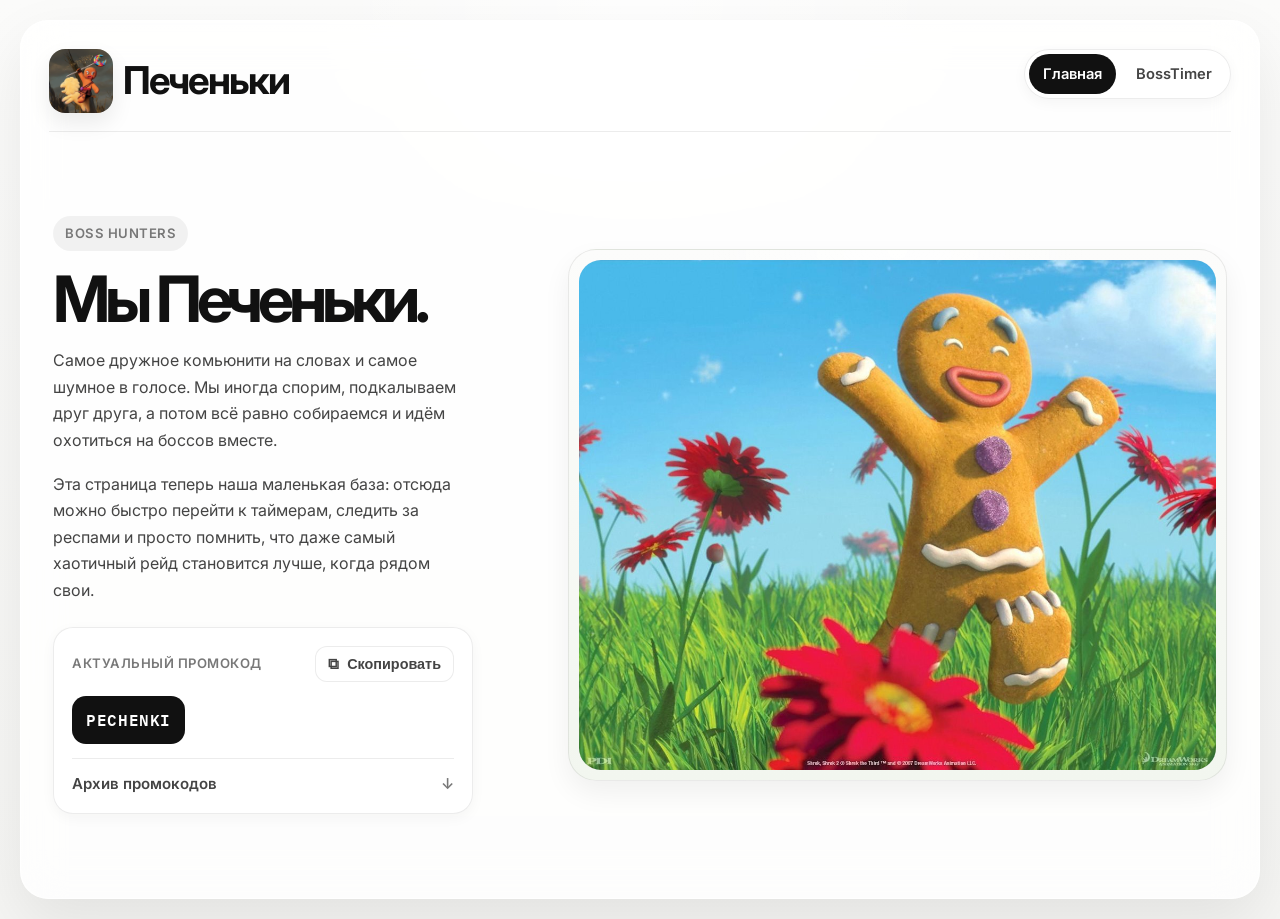
==== templates/home.html @ b73dffbe "Add home page and refresh boss timer UI" ====
<!DOCTYPE html>
<html lang="ru">
<head>
    <meta charset="UTF-8">
    <meta name="viewport" content="width=device-width, initial-scale=1.0">
    <title>Печеньки</title>
    <link rel="stylesheet" href="/static/style.css">
    <link href="https://fonts.googleapis.com/css2?family=IBM+Plex+Mono:wght@400;500;600&family=Inter:wght@400;500;600;700&display=swap" rel="stylesheet">
</head>
<body class="home-page">
    <div class="container">
        <header class="site-header">
            <div class="hero-copy">
                <h1>
                    <span class="brand-logo" aria-hidden="true">
                        <img src="/static/cookie-rider-logo-crop.jpg" alt="Печенька на печеньке-льве">
                    </span>
                    Печеньки
                </h1>
            </div>
            <nav class="top-nav" aria-label="Основное меню">
                <a class="nav-link active" href="/">Главная</a>
                <a class="nav-link" href="/boss-timer">BossTimer</a>
            </nav>
        </header>

        <main class="home-hero">
            <section class="home-hero-card">
                <div class="home-copy">
                    <span class="home-eyebrow">Boss Hunters</span>
                    <h2>Мы Печеньки.</h2>
                    <p>Самое дружное комьюнити на словах и самое шумное в голосе. Мы иногда спорим, подкалываем друг друга, а потом всё равно собираемся и идём охотиться на боссов вместе.</p>
                    <p>Эта страница теперь наша маленькая база: отсюда можно быстро перейти к таймерам, следить за респами и просто помнить, что даже самый хаотичный рейд становится лучше, когда рядом свои.</p>

                    <section class="promo-card" aria-label="Промокоды">
                        <div class="promo-head">
                            <span class="promo-label">Актуальный промокод</span>
                            <button class="promo-copy-btn" type="button" data-code="PECHENKI" onclick="copyPromoCode(this)">
                                <span class="promo-copy-icon">⧉</span>
                                <span class="promo-copy-text">Скопировать</span>
                            </button>
                        </div>

                        <div class="promo-current">
                            <code id="current-promo-code">PECHENKI</code>
                        </div>

                        <details class="promo-archive">
                            <summary>Архив промокодов</summary>
                            <div class="promo-archive-list">
                                <div class="promo-archive-item">
                                    <code>COOKIEBOSS</code>
                                    <span>Февраль 2026</span>
                                </div>
                                <div class="promo-archive-item">
                                    <code>GINGERGG</code>
                                    <span>Январь 2026</span>
                                </div>
                                <div class="promo-archive-item">
                                    <code>RAIDCOOKIE</code>
                                    <span>Декабрь 2025</span>
                                </div>
                            </div>
                        </details>
                    </section>
                </div>

                <div class="cookie-scene" aria-hidden="true">
                    <img src="/static/cookies-home-hero.jpg" alt="Весёлая печенька на цветочном поле">
                </div>
            </section>
        </main>
    </div>

    <script>
        async function copyPromoCode(button) {
            const code = button.dataset.code;
            const label = button.querySelector('.promo-copy-text');
            try {
                await navigator.clipboard.writeText(code);
                label.textContent = 'Скопировано';
                setTimeout(() => {
                    label.textContent = 'Скопировать';
                }, 1600);
            } catch (error) {
                label.textContent = 'Не удалось';
                setTimeout(() => {
                    label.textContent = 'Скопировать';
                }, 1600);
            }
        }
    </script>
</body>
</html>
---- static/style.css ----
:root {
    --bg: #f5f5f3;
    --surface: rgba(255, 255, 255, 0.82);
    --surface-strong: #ffffff;
    --surface-soft: #f7f7f5;
    --card: #ffffff;
    --card-muted: #fafaf8;
    --line: rgba(17, 17, 17, 0.08);
    --line-strong: rgba(17, 17, 17, 0.14);
    --text: #111111;
    --text-soft: #444444;
    --text-muted: #787878;
    --brand: #0f766e;
    --brand-soft: #edf8f6;
    --danger: #c2412d;
    --danger-soft: #fff1ee;
    --warning: #a16207;
    --warning-soft: #fff7e7;
    --success: #166534;
    --success-soft: #eef9f0;
    --shadow-lg: 0 24px 60px rgba(17, 17, 17, 0.08);
    --shadow-md: 0 12px 28px rgba(17, 17, 17, 0.06);
    --shadow-sm: 0 4px 14px rgba(17, 17, 17, 0.04);
}

* {
    margin: 0;
    padding: 0;
    box-sizing: border-box;
}

body {
    min-height: 100vh;
    padding: 20px;
    color: var(--text);
    font-family: 'Inter', 'SF Pro Display', -apple-system, BlinkMacSystemFont, sans-serif;
    line-height: 1.5;
    background:
        radial-gradient(circle at top, rgba(255, 255, 255, 0.85), transparent 28%),
        linear-gradient(180deg, #fbfbfa 0%, #f5f5f3 100%);
}

.container {
    max-width: 1240px;
    margin: 0 auto;
    padding: 28px;
    border: 1px solid rgba(255, 255, 255, 0.7);
    border-radius: 28px;
    background: var(--surface);
    backdrop-filter: blur(20px);
    box-shadow: var(--shadow-lg);
}

header {
    display: flex;
    align-items: flex-start;
    justify-content: space-between;
    gap: 16px;
    padding-bottom: 18px;
    margin-bottom: 18px;
    border-bottom: 1px solid var(--line);
}

h1 {
    display: flex;
    align-items: center;
    gap: 10px;
    margin-bottom: 0;
    color: var(--text);
    font-size: clamp(2rem, 3vw, 2.8rem);
    font-weight: 700;
    letter-spacing: -0.05em;
}

.brand-logo {
    display: inline-flex;
    align-items: center;
    justify-content: center;
    width: 64px;
    height: 64px;
    flex: 0 0 64px;
    border-radius: 16px;
    background: #ffffff;
    box-shadow: 0 10px 22px rgba(17, 17, 17, 0.08);
    overflow: hidden;
}

.brand-logo svg {
    width: 42px;
    height: 42px;
    display: block;
}

.brand-logo img {
    width: 100%;
    height: 100%;
    display: block;
    object-fit: cover;
    object-position: center;
    transform: scale(1);
}

.server-time {
    display: inline-flex;
    align-items: center;
    gap: 8px;
    padding: 10px 14px;
    border: 1px solid var(--line);
    border-radius: 999px;
    background: rgba(255, 255, 255, 0.88);
    color: var(--text-soft);
    font-size: 0.93rem;
    font-weight: 500;
    box-shadow: var(--shadow-sm);
    align-self: center;
}

#server-time {
    color: var(--text);
    font-family: 'SF Mono', 'IBM Plex Mono', monospace;
    font-weight: 600;
}

.top-nav {
    display: inline-flex;
    align-items: center;
    gap: 6px;
    padding: 4px;
    border: 1px solid var(--line);
    border-radius: 999px;
    background: rgba(255, 255, 255, 0.72);
    box-shadow: var(--shadow-sm);
    margin-left: auto;
    align-self: flex-start;
}

.nav-link {
    display: inline-flex;
    align-items: center;
    justify-content: center;
    padding: 9px 14px;
    border-radius: 999px;
    color: var(--text-soft);
    text-decoration: none;
    font-size: 0.92rem;
    font-weight: 600;
    transition: background 0.18s ease, color 0.18s ease;
}

.nav-link:hover {
    background: rgba(17, 17, 17, 0.05);
    color: var(--text);
}

.nav-link.active {
    background: #111111;
    color: #ffffff;
}

main {
    display: grid;
    gap: 18px;
}

.compact-timers {
    display: grid;
    grid-template-columns: repeat(2, minmax(240px, 1fr));
    gap: 12px;
}

.compact-timer {
    display: flex;
    align-items: center;
    gap: 12px;
    padding: 15px 16px;
    border: 1px solid var(--line);
    border-radius: 18px;
    background: rgba(255, 255, 255, 0.88);
    box-shadow: var(--shadow-sm);
}

.compact-timer .timer-label {
    min-width: 70px;
    color: var(--text-muted);
    font-size: 0.82rem;
    font-weight: 600;
    text-transform: uppercase;
    letter-spacing: 0.05em;
}

.timer-value {
    flex: 1;
    color: var(--text);
    font-size: 1.35rem;
    font-weight: 600;
    letter-spacing: -0.04em;
    font-family: 'SF Mono', 'IBM Plex Mono', monospace;
}

.play-btn {
    width: 36px;
    height: 36px;
    min-width: 36px;
    flex: 0 0 36px;
    margin-right: 0;
    padding: 0;
    border: 1px solid var(--line);
    border-radius: 12px;
    background: #ffffff;
    color: var(--text);
    font-size: 0.95rem;
    line-height: 1;
    display: inline-flex;
    align-items: center;
    justify-content: center;
    box-shadow: none;
}

.play-btn:hover {
    background: var(--surface-soft);
    transform: translateY(-1px);
}

.boss-search-container {
    position: relative;
    flex: 1;
    max-width: 560px;
    margin: 0;
}

.toolbar-row {
    display: flex;
    align-items: center;
    justify-content: space-between;
    gap: 12px;
    margin: 10px 0 12px;
}

.toolbar-time {
    flex-shrink: 0;
}

.boss-search-input {
    width: 100%;
    padding: 14px 44px 14px 16px;
    border: 1px solid var(--line);
    border-radius: 16px;
    background: rgba(255, 255, 255, 0.92);
    color: var(--text);
    font-size: 0.98rem;
    box-shadow: var(--shadow-sm);
    transition: border-color 0.2s ease, box-shadow 0.2s ease;
}

.boss-search-input::placeholder {
    color: #8d8d8d;
}

.boss-search-input:focus {
    outline: none;
    border-color: rgba(17, 17, 17, 0.18);
    box-shadow: 0 0 0 4px rgba(17, 17, 17, 0.04);
}

.search-clear-btn {
    position: absolute;
    top: 50%;
    right: 12px;
    transform: translateY(-50%);
    width: 28px;
    height: 28px;
    padding: 0;
    border: none;
    border-radius: 50%;
    background: transparent;
    color: var(--text-muted);
    font-size: 1rem;
}

.search-clear-btn:hover {
    background: rgba(17, 17, 17, 0.05);
    color: var(--text);
}

.bosses-grid {
    display: flex;
    flex-direction: column;
    gap: 12px;
}

.boss-card {
    position: relative;
    padding: 16px 18px;
    border: 1px solid var(--line);
    border-radius: 20px;
    background: var(--card);
    box-shadow: var(--shadow-sm);
    transition: transform 0.18s ease, box-shadow 0.18s ease, border-color 0.18s ease;
    animation: fadeIn 0.28s ease-out;
}

.boss-card:hover {
    transform: translateY(-1px);
    box-shadow: var(--shadow-md);
    border-color: var(--line-strong);
}

.first-row {
    display: grid;
    grid-template-columns: minmax(180px, 1.3fr) minmax(130px, 0.9fr) minmax(145px, 1fr) minmax(150px, 1fr) auto auto;
    align-items: center;
    gap: 14px;
}

.boss-header {
    display: flex;
    align-items: center;
    gap: 12px;
    min-width: 0;
}

.boss-icon {
    width: 10px;
    height: 42px;
    border-radius: 999px;
    background: #d6d6d1;
}

.boss-title h2 {
    color: var(--text);
    font-size: 1.08rem;
    font-weight: 650;
    letter-spacing: -0.03em;
}

.respawn-range {
    margin-top: 4px;
    color: var(--text-muted);
    font-size: 0.83rem;
    font-weight: 500;
}

.boss-status .status {
    display: inline-flex;
    align-items: center;
    justify-content: center;
    width: 100%;
    padding: 9px 12px;
    border: 1px solid transparent;
    border-radius: 12px;
    font-size: 0.82rem;
    font-weight: 700;
    letter-spacing: 0.01em;
}

.timer-section {
    padding: 12px 14px;
    border: 1px solid var(--line);
    border-radius: 16px;
    background: var(--card-muted);
}

.timer {
    color: var(--text);
    font-size: 1.28rem;
    font-weight: 600;
    text-align: center;
    font-family: 'SF Mono', 'IBM Plex Mono', monospace;
    letter-spacing: -0.04em;
}

.timer-section .timer-label,
.timer-label {
    margin-top: 4px;
    color: var(--text-muted);
    font-size: 0.74rem;
    text-align: center;
    font-weight: 500;
}

.boss-kill-info {
    display: grid;
    gap: 6px;
}

.info-row {
    display: flex;
    align-items: center;
    gap: 6px;
    color: var(--text-soft);
    font-size: 0.86rem;
}

.info-row .label {
    color: var(--text-muted);
    font-weight: 600;
}

.info-row .value {
    color: var(--text);
    font-weight: 500;
}

.kill-time {
    display: inline-flex;
    align-items: center;
    min-height: 28px;
    padding: 3px 8px;
    border-radius: 10px;
    background: var(--brand-soft);
    color: var(--brand);
    font-weight: 600;
    cursor: pointer;
}

.kill-time:hover {
    filter: brightness(0.98);
}

.boss-history-trigger {
    display: inline-flex;
    align-items: center;
    gap: 8px;
    padding: 10px 12px;
    border: 1px solid var(--line);
    border-radius: 14px;
    background: #ffffff;
    color: var(--text-soft);
    cursor: pointer;
}

.boss-history-trigger:hover {
    background: var(--surface-soft);
}

.history-text {
    font-size: 0.86rem;
    font-weight: 600;
}

.toggle-icon {
    color: var(--text-muted);
    font-size: 0.8rem;
    transition: transform 0.25s ease;
}

.boss-history-trigger.expanded .toggle-icon,
.history-expanded #global-history-toggle {
    transform: rotate(180deg);
}

.boss-actions {
    display: flex;
    align-items: center;
    gap: 8px;
}

button {
    display: inline-flex;
    align-items: center;
    gap: 8px;
    padding: 11px 16px;
    border: 1px solid transparent;
    border-radius: 14px;
    font-size: 0.94rem;
    font-weight: 600;
    cursor: pointer;
    transition: 0.18s ease;
}

.kill-btn {
    justify-content: center;
    min-width: 146px;
    color: #ffffff;
    background: #171717;
}

.kill-btn:hover:not(:disabled) {
    background: #262626;
}

.undo-icon-btn {
    width: 42px;
    min-width: 42px;
    height: 42px;
    padding: 0;
    justify-content: center;
    border-color: var(--line);
    background: #ffffff;
    color: var(--text);
}

.undo-icon-btn:hover:not(:disabled) {
    background: var(--surface-soft);
}

.kill-btn:disabled,
.undo-icon-btn:disabled {
    background: #e8e8e4;
    color: #9a9a94;
    border-color: transparent;
    cursor: not-allowed;
}

.undo-icon-btn svg path {
    stroke: currentColor;
}

.history-list-small {
    display: grid;
    gap: 8px;
    margin-top: 12px;
}

.history-item-small {
    display: flex;
    justify-content: space-between;
    padding: 10px 12px;
    border: 1px solid var(--line);
    border-radius: 14px;
    background: var(--card-muted);
    font-size: 0.86rem;
}

.kill-action {
    background: #fcfcfb;
}

.edit-action {
    background: #fbfaf7;
}

.action-type {
    color: var(--text);
    font-weight: 600;
}

.action-time {
    color: var(--text-muted);
    font-family: 'SF Mono', 'IBM Plex Mono', monospace;
}

.history {
    padding: 18px;
    border: 1px solid var(--line);
    border-radius: 22px;
    background: rgba(255, 255, 255, 0.72);
    box-shadow: var(--shadow-sm);
}

.history-header {
    display: flex;
    align-items: center;
    justify-content: space-between;
    padding: 2px 2px 8px;
    cursor: pointer;
}

.history-header h3 {
    display: flex;
    align-items: center;
    gap: 10px;
    color: var(--text);
    font-size: 1rem;
    font-weight: 650;
    letter-spacing: -0.02em;
}

#global-history-toggle {
    color: var(--text-muted);
    transition: transform 0.25s ease;
}

.history-list {
    display: grid;
    gap: 10px;
    padding-top: 8px;
}

.history-item {
    display: flex;
    align-items: center;
    justify-content: space-between;
    gap: 12px;
    padding: 12px;
    border: 1px solid var(--line);
    border-radius: 16px;
    background: rgba(255, 255, 255, 0.85);
}

.history-boss {
    display: flex;
    align-items: center;
    gap: 10px;
    min-width: 0;
}

.history-icon {
    display: inline-flex;
    align-items: center;
    justify-content: center;
    width: 34px;
    height: 34px;
    border-radius: 12px;
    background: var(--surface-soft);
    font-size: 0.95rem;
}

.history-action {
    color: var(--text);
    font-weight: 500;
}

.history-time {
    color: var(--text-muted);
    font-size: 0.86rem;
    font-family: 'SF Mono', 'IBM Plex Mono', monospace;
}

.admin-controls {
    display: flex;
    justify-content: center;
    gap: 10px;
    padding: 14px;
    border: 1px dashed rgba(17, 17, 17, 0.12);
    border-radius: 18px;
    background: rgba(255, 255, 255, 0.44);
}

.clear-history-btn,
.reset-btn {
    background: #ffffff;
    color: var(--text-soft);
    border-color: var(--line);
}

.clear-history-btn:hover,
.reset-btn:hover {
    background: var(--surface-soft);
    color: var(--text);
}

.loading,
.no-history,
.loading-history {
    padding: 18px;
    color: var(--text-muted);
    text-align: center;
}

.loading {
    font-size: 1rem;
}

.home-page .container {
    min-height: calc(100vh - 40px);
}

.home-hero {
    min-height: calc(100vh - 180px);
}

.home-hero-card {
    display: grid;
    grid-template-columns: minmax(260px, 0.85fr) minmax(360px, 1.15fr);
    gap: 28px;
    align-items: center;
    padding: 18px 4px 8px;
}

.home-copy {
    max-width: 420px;
}

.home-eyebrow {
    display: inline-flex;
    padding: 8px 12px;
    border-radius: 999px;
    background: rgba(17, 17, 17, 0.05);
    color: var(--text-muted);
    font-size: 0.82rem;
    font-weight: 600;
    letter-spacing: 0.04em;
    text-transform: uppercase;
}

.home-copy h2 {
    margin-top: 18px;
    color: var(--text);
    font-size: clamp(2.2rem, 5vw, 4.6rem);
    line-height: 0.94;
    letter-spacing: -0.08em;
    font-weight: 700;
}

.home-copy p {
    margin-top: 18px;
    color: var(--text-soft);
    font-size: 1rem;
    line-height: 1.65;
}

.promo-card {
    margin-top: 24px;
    padding: 18px;
    border: 1px solid var(--line);
    border-radius: 20px;
    background: rgba(255, 255, 255, 0.74);
    box-shadow: var(--shadow-sm);
}

.promo-head {
    display: flex;
    align-items: center;
    justify-content: space-between;
    gap: 12px;
}

.promo-label {
    color: var(--text-muted);
    font-size: 0.82rem;
    font-weight: 600;
    letter-spacing: 0.04em;
    text-transform: uppercase;
}

.promo-copy-btn {
    padding: 9px 12px;
    border: 1px solid var(--line);
    border-radius: 12px;
    background: #ffffff;
    color: var(--text-soft);
    font-size: 0.9rem;
    font-weight: 600;
    box-shadow: none;
}

.promo-copy-btn:hover {
    background: var(--surface-soft);
    color: var(--text);
}

.promo-copy-icon {
    font-size: 0.95rem;
    line-height: 1;
}

.promo-current {
    margin-top: 14px;
}

.promo-current code {
    display: inline-flex;
    align-items: center;
    padding: 12px 14px;
    border-radius: 14px;
    background: #111111;
    color: #ffffff;
    font-family: 'SF Mono', 'IBM Plex Mono', monospace;
    font-size: 1rem;
    font-weight: 600;
    letter-spacing: 0.04em;
}

.promo-archive {
    margin-top: 14px;
    border-top: 1px solid var(--line);
    padding-top: 14px;
}

.promo-archive summary {
    list-style: none;
    cursor: pointer;
    color: var(--text-soft);
    font-size: 0.94rem;
    font-weight: 600;
}

.promo-archive summary::-webkit-details-marker {
    display: none;
}

.promo-archive summary::after {
    content: "↓";
    float: right;
    color: var(--text-muted);
    transition: transform 0.2s ease;
}

.promo-archive[open] summary::after {
    transform: rotate(180deg);
}

.promo-archive-list {
    display: grid;
    gap: 10px;
    margin-top: 14px;
}

.promo-archive-item {
    display: flex;
    align-items: center;
    justify-content: space-between;
    gap: 12px;
    padding: 10px 12px;
    border-radius: 14px;
    background: rgba(17, 17, 17, 0.03);
}

.promo-archive-item code {
    color: var(--text);
    font-family: 'SF Mono', 'IBM Plex Mono', monospace;
    font-size: 0.9rem;
    font-weight: 600;
}

.promo-archive-item span {
    color: var(--text-muted);
    font-size: 0.88rem;
}

.cookie-scene {
    display: flex;
    justify-content: center;
    align-items: center;
    min-height: 520px;
    padding: 10px;
    border: 1px solid var(--line);
    border-radius: 28px;
    background:
        radial-gradient(circle at top, rgba(255,255,255,0.88), transparent 30%),
        linear-gradient(180deg, #fcfcfb 0%, #f2f6ef 100%);
    box-shadow: var(--shadow-md);
    overflow: hidden;
}

.cookie-scene img {
    width: 100%;
    height: 100%;
    display: block;
    object-fit: cover;
    object-position: center 22%;
    border-radius: 22px;
}

.fa-spin {
    margin-right: 8px;
}

.status.alive {
    background: var(--success-soft);
    color: var(--success);
    border-color: rgba(22, 101, 52, 0.08);
}

.status.respawning {
    background: var(--brand-soft);
    color: var(--brand);
    border-color: rgba(15, 118, 110, 0.08);
}

.status.respawning-now {
    background: var(--warning-soft);
    color: var(--warning);
    border-color: rgba(161, 98, 7, 0.1);
}

.status.ready {
    background: var(--danger-soft);
    color: var(--danger);
    border-color: rgba(194, 65, 45, 0.08);
}

@keyframes fadeIn {
    from {
        opacity: 0;
        transform: translateY(6px);
    }
    to {
        opacity: 1;
        transform: translateY(0);
    }
}

::-webkit-scrollbar {
    width: 9px;
}

::-webkit-scrollbar-track {
    background: rgba(17, 17, 17, 0.04);
    border-radius: 999px;
}

::-webkit-scrollbar-thumb {
    background: rgba(17, 17, 17, 0.12);
    border-radius: 999px;
}

::-webkit-scrollbar-thumb:hover {
    background: rgba(17, 17, 17, 0.18);
}

@media (max-width: 1120px) {
    .first-row {
        grid-template-columns: minmax(180px, 1.2fr) minmax(130px, 0.9fr) minmax(145px, 1fr) minmax(150px, 1fr);
    }

    .boss-history-trigger,
    .boss-actions {
        grid-column: span 2;
    }
}

@media (max-width: 900px) {
    body {
        padding: 14px;
    }

    .container {
        padding: 20px;
        border-radius: 22px;
    }

    header {
        flex-direction: column;
        align-items: flex-start;
    }

    .top-nav {
        margin-left: 0;
    }

    .header-actions {
        width: 100%;
        flex-wrap: wrap;
        justify-content: space-between;
    }

    .toolbar-row {
        flex-direction: column;
        align-items: stretch;
    }

    .toolbar-time {
        width: fit-content;
    }

    .home-hero-card {
        grid-template-columns: 1fr;
    }

    .promo-head {
        flex-direction: column;
        align-items: flex-start;
    }

    .cookie-scene {
        min-height: 360px;
    }

    .compact-timers {
        grid-template-columns: 1fr;
    }

    .first-row {
        grid-template-columns: 1fr;
    }

    .boss-history-trigger,
    .boss-actions {
        grid-column: auto;
    }

    .boss-actions {
        justify-content: stretch;
    }

    .kill-btn {
        width: 100%;
    }

    .history-item {
        flex-direction: column;
        align-items: flex-start;
    }
}

@media (max-width: 560px) {
    h1 {
        font-size: 1.8rem;
    }

    .brand-logo {
        width: 50px;
        height: 50px;
        flex-basis: 50px;
    }

    .brand-logo svg {
        width: 34px;
        height: 34px;
    }

    .brand-logo img {
        width: 100%;
        height: 100%;
    }

    .compact-timer {
        flex-wrap: wrap;
    }

    .boss-history-trigger {
        width: 100%;
        justify-content: space-between;
    }

    .admin-controls {
        flex-direction: column;
    }

    .top-nav {
        width: 100%;
        justify-content: space-between;
    }

    .nav-link {
        flex: 1;
    }

    .cookie-scene {
        min-height: 280px;
        padding: 8px;
    }

    .promo-archive-item {
        flex-direction: column;
        align-items: flex-start;
    }
}
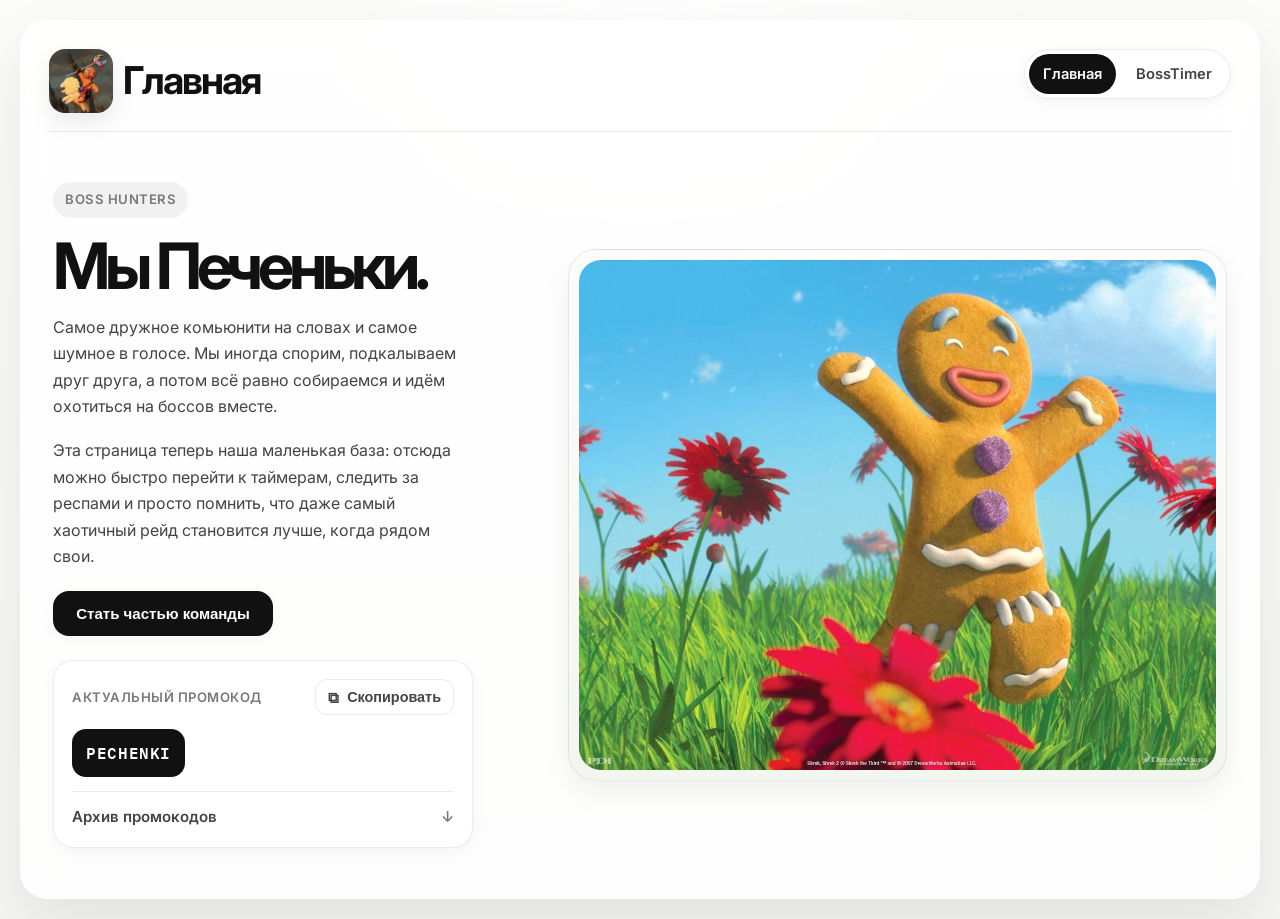
==== commit 7c2015b4: "Refine home page promo interactions" ====
--- a/templates/home.html
+++ b/templates/home.html
@@ -15,7 +15,7 @@
                     <span class="brand-logo" aria-hidden="true">
                         <img src="/static/cookie-rider-logo-crop.jpg" alt="Печенька на печеньке-льве">
                     </span>
-                    Печеньки
+                    Главная
                 </h1>
             </div>
             <nav class="top-nav" aria-label="Основное меню">
@@ -31,6 +31,12 @@
                     <h2>Мы Печеньки.</h2>
                     <p>Самое дружное комьюнити на словах и самое шумное в голосе. Мы иногда спорим, подкалываем друг друга, а потом всё равно собираемся и идём охотиться на боссов вместе.</p>
                     <p>Эта страница теперь наша маленькая база: отсюда можно быстро перейти к таймерам, следить за респами и просто помнить, что даже самый хаотичный рейд становится лучше, когда рядом свои.</p>
+
+                    <div class="home-cta">
+                        <button class="join-team-btn" type="button" onclick="fakeJoinTeam(this)">
+                            <span class="join-team-label">Стать частью команды</span>
+                        </button>
+                    </div>
 
                     <section class="promo-card" aria-label="Промокоды">
                         <div class="promo-head">
@@ -73,6 +79,38 @@
     </div>
 
     <script>
+        async function fakeJoinTeam(button) {
+            if (button.dataset.done === 'true' || button.dataset.loading === 'true') {
+                return;
+            }
+
+            const label = button.querySelector('.join-team-label');
+            button.dataset.loading = 'true';
+            button.classList.add('is-loading');
+            label.textContent = 'Загрузка';
+
+            let dots = 0;
+            const interval = setInterval(() => {
+                dots = (dots + 1) % 4;
+                label.textContent = `Загрузка${'.'.repeat(dots)}`;
+            }, 280);
+
+            await new Promise(resolve => setTimeout(resolve, 1700));
+
+            clearInterval(interval);
+            button.classList.remove('is-loading');
+            button.classList.add('is-finished');
+            button.dataset.loading = 'false';
+            button.dataset.done = 'true';
+            label.textContent = 'дохуя хочешь :)';
+
+            setTimeout(() => {
+                button.classList.remove('is-finished');
+                button.dataset.done = 'false';
+                label.textContent = 'Стать частью команды';
+            }, 2200);
+        }
+
         async function copyPromoCode(button) {
             const code = button.dataset.code;
             const label = button.querySelector('.promo-copy-text');
--- a/static/style.css
+++ b/static/style.css
@@ -700,6 +700,37 @@
     line-height: 1.65;
 }
 
+.home-cta {
+    margin-top: 22px;
+}
+
+.join-team-btn {
+    position: relative;
+    justify-content: center;
+    min-width: 220px;
+    padding: 13px 18px;
+    border: 1px solid rgba(17, 17, 17, 0.1);
+    border-radius: 16px;
+    background: #111111;
+    color: #ffffff;
+    box-shadow: var(--shadow-sm);
+}
+
+.join-team-btn:hover {
+    background: #242424;
+}
+
+.join-team-btn.is-loading {
+    background: #1f1f1f;
+    pointer-events: none;
+}
+
+.join-team-btn.is-finished {
+    background: #ffffff;
+    color: #111111;
+    border-color: var(--line);
+}
+
 .promo-card {
     margin-top: 24px;
     padding: 18px;
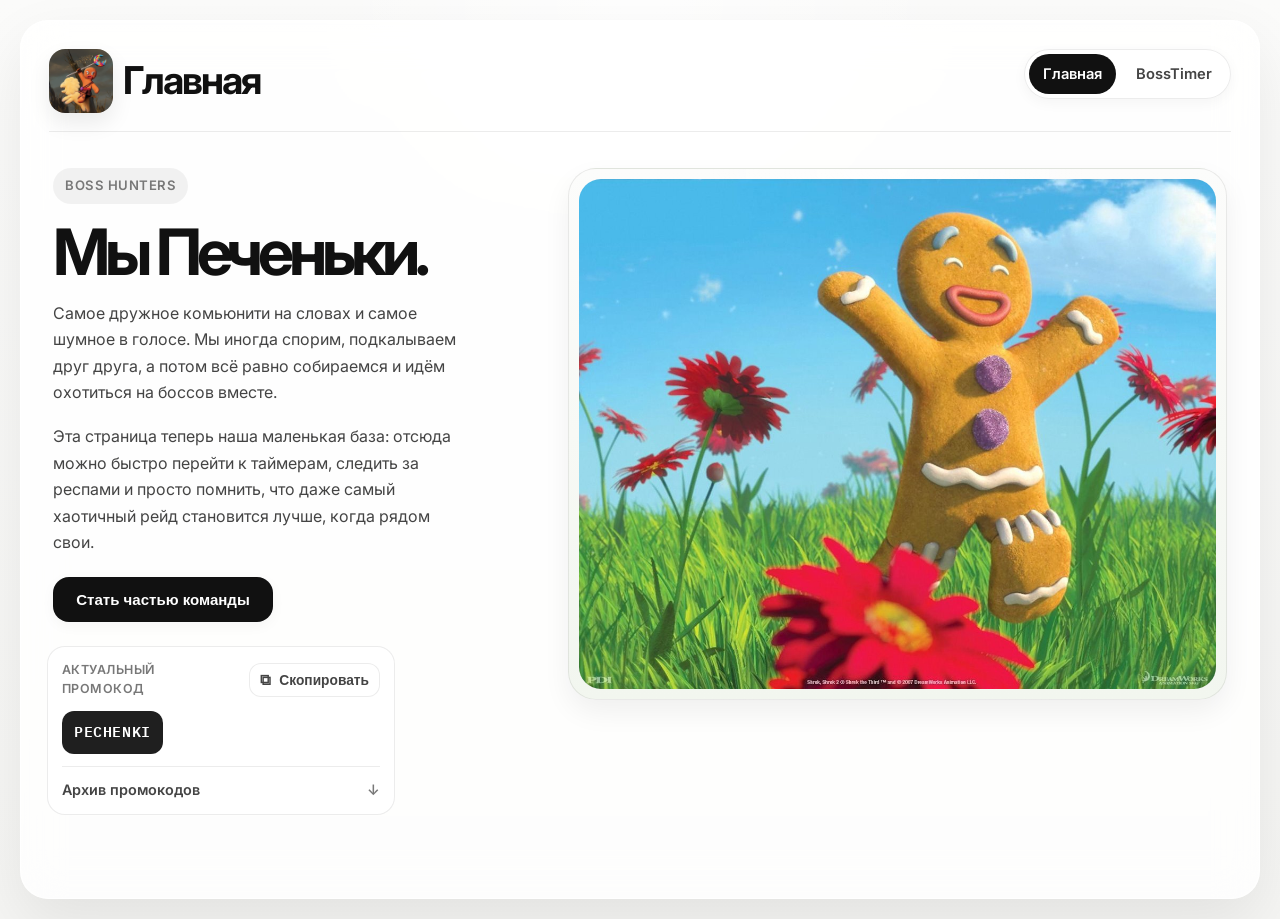
==== commit a9abc254: "Finalize home page join team interactions" ====
--- a/templates/home.html
+++ b/templates/home.html
@@ -80,11 +80,12 @@
 
     <script>
         async function fakeJoinTeam(button) {
-            if (button.dataset.done === 'true' || button.dataset.loading === 'true') {
+            if (button.dataset.loading === 'true') {
                 return;
             }
 
             const label = button.querySelector('.join-team-label');
+            const step = Number(button.dataset.step || '0');
             button.dataset.loading = 'true';
             button.classList.add('is-loading');
             label.textContent = 'Загрузка';
@@ -99,16 +100,33 @@
 
             clearInterval(interval);
             button.classList.remove('is-loading');
-            button.classList.add('is-finished');
             button.dataset.loading = 'false';
-            button.dataset.done = 'true';
-            label.textContent = 'дохуя хочешь :)';
 
-            setTimeout(() => {
-                button.classList.remove('is-finished');
-                button.dataset.done = 'false';
-                label.textContent = 'Стать частью команды';
-            }, 2200);
+            if (step === 0) {
+                button.classList.add('is-finished');
+                button.dataset.step = '1';
+                label.textContent = 'дохуя хочешь :)';
+                setTimeout(() => {
+                    button.classList.remove('is-finished');
+                    label.textContent = 'Стать частью команды';
+                }, 2200);
+                return;
+            }
+
+            if (step === 1) {
+                button.classList.add('is-finished');
+                button.dataset.step = '2';
+                label.textContent = 'да иди ты нахуй!';
+                setTimeout(() => {
+                    button.classList.remove('is-finished');
+                    label.textContent = 'Стать частью команды';
+                }, 2200);
+                return;
+            }
+
+            button.classList.add('is-finished', 'is-final');
+            button.dataset.step = '3';
+            label.textContent = '🖕';
         }
 
         async function copyPromoCode(button) {
--- a/static/style.css
+++ b/static/style.css
@@ -664,7 +664,7 @@
     display: grid;
     grid-template-columns: minmax(260px, 0.85fr) minmax(360px, 1.15fr);
     gap: 28px;
-    align-items: center;
+    align-items: start;
     padding: 18px 4px 8px;
 }
 
@@ -731,13 +731,21 @@
     border-color: var(--line);
 }
 
+.join-team-btn.is-final {
+    background: #111111;
+    color: #ffffff;
+    border-color: transparent;
+}
+
 .promo-card {
     margin-top: 24px;
-    padding: 18px;
-    border: 1px solid var(--line);
-    border-radius: 20px;
-    background: rgba(255, 255, 255, 0.74);
-    box-shadow: var(--shadow-sm);
+    max-width: 348px;
+    padding: 14px;
+    border: 1px solid var(--line);
+    border-radius: 18px;
+    background: rgba(255, 255, 255, 0.58);
+    box-shadow: none;
+    margin-left: -6px;
 }
 
 .promo-head {
@@ -749,19 +757,19 @@
 
 .promo-label {
     color: var(--text-muted);
-    font-size: 0.82rem;
+    font-size: 0.78rem;
     font-weight: 600;
     letter-spacing: 0.04em;
     text-transform: uppercase;
 }
 
 .promo-copy-btn {
-    padding: 9px 12px;
+    padding: 8px 10px;
     border: 1px solid var(--line);
     border-radius: 12px;
     background: #ffffff;
     color: var(--text-soft);
-    font-size: 0.9rem;
+    font-size: 0.86rem;
     font-weight: 600;
     box-shadow: none;
 }
@@ -777,33 +785,33 @@
 }
 
 .promo-current {
-    margin-top: 14px;
+    margin-top: 12px;
 }
 
 .promo-current code {
     display: inline-flex;
     align-items: center;
-    padding: 12px 14px;
-    border-radius: 14px;
-    background: #111111;
+    padding: 10px 12px;
+    border-radius: 12px;
+    background: rgba(17, 17, 17, 0.94);
     color: #ffffff;
     font-family: 'SF Mono', 'IBM Plex Mono', monospace;
-    font-size: 1rem;
+    font-size: 0.95rem;
     font-weight: 600;
     letter-spacing: 0.04em;
 }
 
 .promo-archive {
-    margin-top: 14px;
+    margin-top: 12px;
     border-top: 1px solid var(--line);
-    padding-top: 14px;
+    padding-top: 12px;
 }
 
 .promo-archive summary {
     list-style: none;
     cursor: pointer;
     color: var(--text-soft);
-    font-size: 0.94rem;
+    font-size: 0.9rem;
     font-weight: 600;
 }
 
@@ -825,7 +833,7 @@
 .promo-archive-list {
     display: grid;
     gap: 10px;
-    margin-top: 14px;
+    margin-top: 12px;
 }
 
 .promo-archive-item {
@@ -833,21 +841,21 @@
     align-items: center;
     justify-content: space-between;
     gap: 12px;
-    padding: 10px 12px;
-    border-radius: 14px;
-    background: rgba(17, 17, 17, 0.03);
+    padding: 9px 10px;
+    border-radius: 12px;
+    background: rgba(17, 17, 17, 0.025);
 }
 
 .promo-archive-item code {
     color: var(--text);
     font-family: 'SF Mono', 'IBM Plex Mono', monospace;
-    font-size: 0.9rem;
+    font-size: 0.86rem;
     font-weight: 600;
 }
 
 .promo-archive-item span {
     color: var(--text-muted);
-    font-size: 0.88rem;
+    font-size: 0.84rem;
 }
 
 .cookie-scene {
@@ -863,6 +871,8 @@
         linear-gradient(180deg, #fcfcfb 0%, #f2f6ef 100%);
     box-shadow: var(--shadow-md);
     overflow: hidden;
+    position: sticky;
+    top: 24px;
 }
 
 .cookie-scene img {
@@ -985,8 +995,13 @@
         align-items: flex-start;
     }
 
+    .promo-card {
+        margin-left: 0;
+    }
+
     .cookie-scene {
         min-height: 360px;
+        position: static;
     }
 
     .compact-timers {
@@ -1062,6 +1077,7 @@
     .cookie-scene {
         min-height: 280px;
         padding: 8px;
+        position: static;
     }
 
     .promo-archive-item {
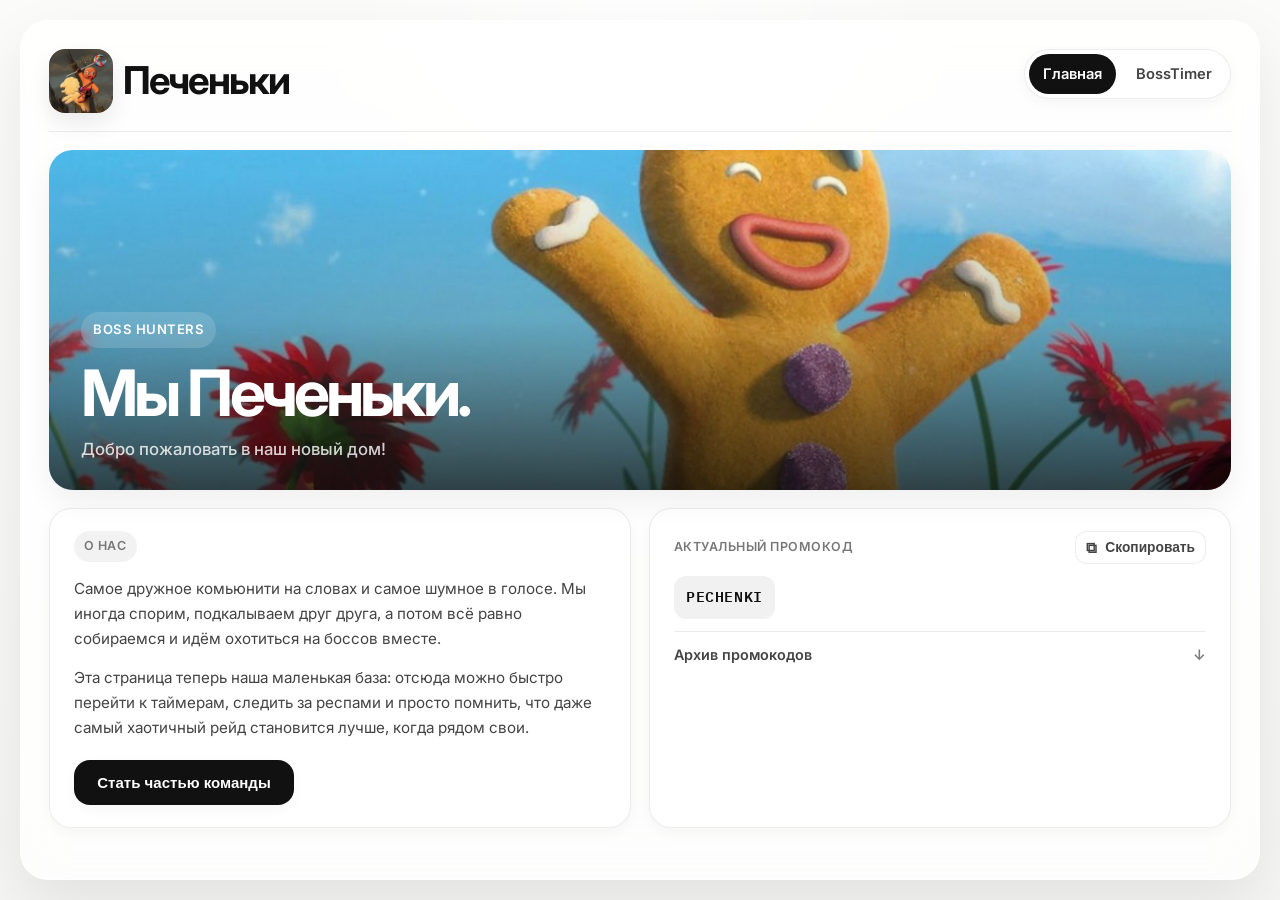
==== commit d707a6b4: "Redesign home page layout with hero banner and card grid Replaced two-column text+image layout with " ====
--- a/templates/home.html
+++ b/templates/home.html
@@ -15,7 +15,7 @@
                     <span class="brand-logo" aria-hidden="true">
                         <img src="/static/cookie-rider-logo-crop.jpg" alt="Печенька на печеньке-льве">
                     </span>
-                    Главная
+                    Печеньки
                 </h1>
             </div>
             <nav class="top-nav" aria-label="Основное меню">
@@ -25,54 +25,59 @@
         </header>
 
         <main class="home-hero">
-            <section class="home-hero-card">
-                <div class="home-copy">
+            <section class="hero-banner">
+                <div class="hero-banner-image">
+                    <img src="/static/cookies-home-hero.jpg" alt="Весёлая печенька на цветочном поле">
+                </div>
+                <div class="hero-banner-overlay">
                     <span class="home-eyebrow">Boss Hunters</span>
                     <h2>Мы Печеньки.</h2>
+                    <span class="hero-welcome">Добро пожаловать в наш новый дом!</span>
+                </div>
+            </section>
+
+            <section class="home-cards">
+                <div class="home-about-card">
+                    <span class="card-label">О нас</span>
                     <p>Самое дружное комьюнити на словах и самое шумное в голосе. Мы иногда спорим, подкалываем друг друга, а потом всё равно собираемся и идём охотиться на боссов вместе.</p>
                     <p>Эта страница теперь наша маленькая база: отсюда можно быстро перейти к таймерам, следить за респами и просто помнить, что даже самый хаотичный рейд становится лучше, когда рядом свои.</p>
-
                     <div class="home-cta">
                         <button class="join-team-btn" type="button" onclick="fakeJoinTeam(this)">
                             <span class="join-team-label">Стать частью команды</span>
                         </button>
                     </div>
-
-                    <section class="promo-card" aria-label="Промокоды">
-                        <div class="promo-head">
-                            <span class="promo-label">Актуальный промокод</span>
-                            <button class="promo-copy-btn" type="button" data-code="PECHENKI" onclick="copyPromoCode(this)">
-                                <span class="promo-copy-icon">⧉</span>
-                                <span class="promo-copy-text">Скопировать</span>
-                            </button>
-                        </div>
-
-                        <div class="promo-current">
-                            <code id="current-promo-code">PECHENKI</code>
-                        </div>
-
-                        <details class="promo-archive">
-                            <summary>Архив промокодов</summary>
-                            <div class="promo-archive-list">
-                                <div class="promo-archive-item">
-                                    <code>COOKIEBOSS</code>
-                                    <span>Февраль 2026</span>
-                                </div>
-                                <div class="promo-archive-item">
-                                    <code>GINGERGG</code>
-                                    <span>Январь 2026</span>
-                                </div>
-                                <div class="promo-archive-item">
-                                    <code>RAIDCOOKIE</code>
-                                    <span>Декабрь 2025</span>
-                                </div>
-                            </div>
-                        </details>
-                    </section>
                 </div>
 
-                <div class="cookie-scene" aria-hidden="true">
-                    <img src="/static/cookies-home-hero.jpg" alt="Весёлая печенька на цветочном поле">
+                <div class="promo-card">
+                    <div class="promo-head">
+                        <span class="promo-label">Актуальный промокод</span>
+                        <button class="promo-copy-btn" type="button" data-code="PECHENKI" onclick="copyPromoCode(this)">
+                            <span class="promo-copy-icon">⧉</span>
+                            <span class="promo-copy-text">Скопировать</span>
+                        </button>
+                    </div>
+
+                    <div class="promo-current">
+                        <code id="current-promo-code">PECHENKI</code>
+                    </div>
+
+                    <details class="promo-archive">
+                        <summary>Архив промокодов</summary>
+                        <div class="promo-archive-list">
+                            <div class="promo-archive-item">
+                                <code>COOKIEBOSS</code>
+                                <span>Февраль 2026</span>
+                            </div>
+                            <div class="promo-archive-item">
+                                <code>GINGERGG</code>
+                                <span>Январь 2026</span>
+                            </div>
+                            <div class="promo-archive-item">
+                                <code>RAIDCOOKIE</code>
+                                <span>Декабрь 2025</span>
+                            </div>
+                        </div>
+                    </details>
                 </div>
             </section>
         </main>
@@ -80,7 +85,7 @@
 
     <script>
         async function fakeJoinTeam(button) {
-            if (button.dataset.loading === 'true') {
+            if (button.dataset.loading === 'true' || button.dataset.step === '4') {
                 return;
             }
 
@@ -116,6 +121,17 @@
             if (step === 1) {
                 button.classList.add('is-finished');
                 button.dataset.step = '2';
+                label.textContent = 'так не работает!';
+                setTimeout(() => {
+                    button.classList.remove('is-finished');
+                    label.textContent = 'Стать частью команды';
+                }, 2200);
+                return;
+            }
+
+            if (step === 2) {
+                button.classList.add('is-finished');
+                button.dataset.step = '3';
                 label.textContent = 'да иди ты нахуй!';
                 setTimeout(() => {
                     button.classList.remove('is-finished');
@@ -125,7 +141,8 @@
             }
 
             button.classList.add('is-finished', 'is-final');
-            button.dataset.step = '3';
+            button.dataset.step = '4';
+            button.disabled = true;
             label.textContent = '🖕';
         }
 
--- a/static/style.css
+++ b/static/style.css
@@ -657,51 +657,106 @@
 }
 
 .home-hero {
-    min-height: calc(100vh - 180px);
-}
-
-.home-hero-card {
     display: grid;
-    grid-template-columns: minmax(260px, 0.85fr) minmax(360px, 1.15fr);
-    gap: 28px;
-    align-items: start;
-    padding: 18px 4px 8px;
-}
-
-.home-copy {
-    max-width: 420px;
+    gap: 18px;
+}
+
+.hero-banner {
+    position: relative;
+    border-radius: 24px;
+    overflow: hidden;
+    min-height: 340px;
+    box-shadow: var(--shadow-md);
+}
+
+.hero-banner-image {
+    position: absolute;
+    inset: 0;
+}
+
+.hero-banner-image img {
+    width: 100%;
+    height: 100%;
+    display: block;
+    object-fit: cover;
+    object-position: center 22%;
+}
+
+.hero-banner-overlay {
+    position: relative;
+    z-index: 1;
+    display: flex;
+    flex-direction: column;
+    align-items: flex-start;
+    justify-content: flex-end;
+    gap: 12px;
+    padding: 28px 32px;
+    min-height: 340px;
+    background: linear-gradient(to top, rgba(0,0,0,0.7) 0%, rgba(0,0,0,0.2) 50%, transparent 100%);
 }
 
 .home-eyebrow {
     display: inline-flex;
     padding: 8px 12px;
     border-radius: 999px;
-    background: rgba(17, 17, 17, 0.05);
-    color: var(--text-muted);
+    background: rgba(255, 255, 255, 0.15);
+    backdrop-filter: blur(8px);
+    color: #ffffff;
     font-size: 0.82rem;
     font-weight: 600;
     letter-spacing: 0.04em;
     text-transform: uppercase;
 }
 
-.home-copy h2 {
-    margin-top: 18px;
-    color: var(--text);
-    font-size: clamp(2.2rem, 5vw, 4.6rem);
-    line-height: 0.94;
-    letter-spacing: -0.08em;
+.hero-banner-overlay h2 {
+    color: #ffffff;
+    font-size: clamp(2.4rem, 5vw, 4rem);
+    line-height: 1.02;
+    letter-spacing: -0.06em;
     font-weight: 700;
 }
 
-.home-copy p {
-    margin-top: 18px;
+.hero-welcome {
+    color: rgba(255, 255, 255, 0.8);
+    font-size: 1.05rem;
+    font-weight: 500;
+}
+
+.home-cards {
+    display: grid;
+    grid-template-columns: 1fr 1fr;
+    gap: 18px;
+}
+
+.home-about-card {
+    padding: 22px 24px;
+    border: 1px solid var(--line);
+    border-radius: 22px;
+    background: var(--card);
+    box-shadow: var(--shadow-sm);
+}
+
+.card-label {
+    display: inline-flex;
+    padding: 6px 10px;
+    border-radius: 999px;
+    background: rgba(17, 17, 17, 0.05);
+    color: var(--text-muted);
+    font-size: 0.78rem;
+    font-weight: 600;
+    letter-spacing: 0.04em;
+    text-transform: uppercase;
+}
+
+.home-about-card p {
+    margin-top: 14px;
     color: var(--text-soft);
-    font-size: 1rem;
+    font-size: 0.95rem;
     line-height: 1.65;
 }
 
 .home-cta {
-    margin-top: 22px;
+    margin-top: 20px;
 }
 
 .join-team-btn {
@@ -738,14 +793,11 @@
 }
 
 .promo-card {
-    margin-top: 24px;
-    max-width: 348px;
-    padding: 14px;
-    border: 1px solid var(--line);
-    border-radius: 18px;
-    background: rgba(255, 255, 255, 0.58);
-    box-shadow: none;
-    margin-left: -6px;
+    padding: 22px 24px;
+    border: 1px solid var(--line);
+    border-radius: 22px;
+    background: var(--card);
+    box-shadow: var(--shadow-sm);
 }
 
 .promo-head {
@@ -793,8 +845,8 @@
     align-items: center;
     padding: 10px 12px;
     border-radius: 12px;
-    background: rgba(17, 17, 17, 0.94);
-    color: #ffffff;
+    background: rgba(17, 17, 17, 0.06);
+    color: var(--text);
     font-family: 'SF Mono', 'IBM Plex Mono', monospace;
     font-size: 0.95rem;
     font-weight: 600;
@@ -858,31 +910,6 @@
     font-size: 0.84rem;
 }
 
-.cookie-scene {
-    display: flex;
-    justify-content: center;
-    align-items: center;
-    min-height: 520px;
-    padding: 10px;
-    border: 1px solid var(--line);
-    border-radius: 28px;
-    background:
-        radial-gradient(circle at top, rgba(255,255,255,0.88), transparent 30%),
-        linear-gradient(180deg, #fcfcfb 0%, #f2f6ef 100%);
-    box-shadow: var(--shadow-md);
-    overflow: hidden;
-    position: sticky;
-    top: 24px;
-}
-
-.cookie-scene img {
-    width: 100%;
-    height: 100%;
-    display: block;
-    object-fit: cover;
-    object-position: center 22%;
-    border-radius: 22px;
-}
 
 .fa-spin {
     margin-right: 8px;
@@ -986,22 +1013,18 @@
         width: fit-content;
     }
 
-    .home-hero-card {
+    .home-cards {
         grid-template-columns: 1fr;
+    }
+
+    .hero-banner,
+    .hero-banner-overlay {
+        min-height: 280px;
     }
 
     .promo-head {
         flex-direction: column;
         align-items: flex-start;
-    }
-
-    .promo-card {
-        margin-left: 0;
-    }
-
-    .cookie-scene {
-        min-height: 360px;
-        position: static;
     }
 
     .compact-timers {
@@ -1074,10 +1097,13 @@
         flex: 1;
     }
 
-    .cookie-scene {
-        min-height: 280px;
-        padding: 8px;
-        position: static;
+    .hero-banner,
+    .hero-banner-overlay {
+        min-height: 240px;
+    }
+
+    .hero-banner-overlay {
+        padding: 20px;
     }
 
     .promo-archive-item {
